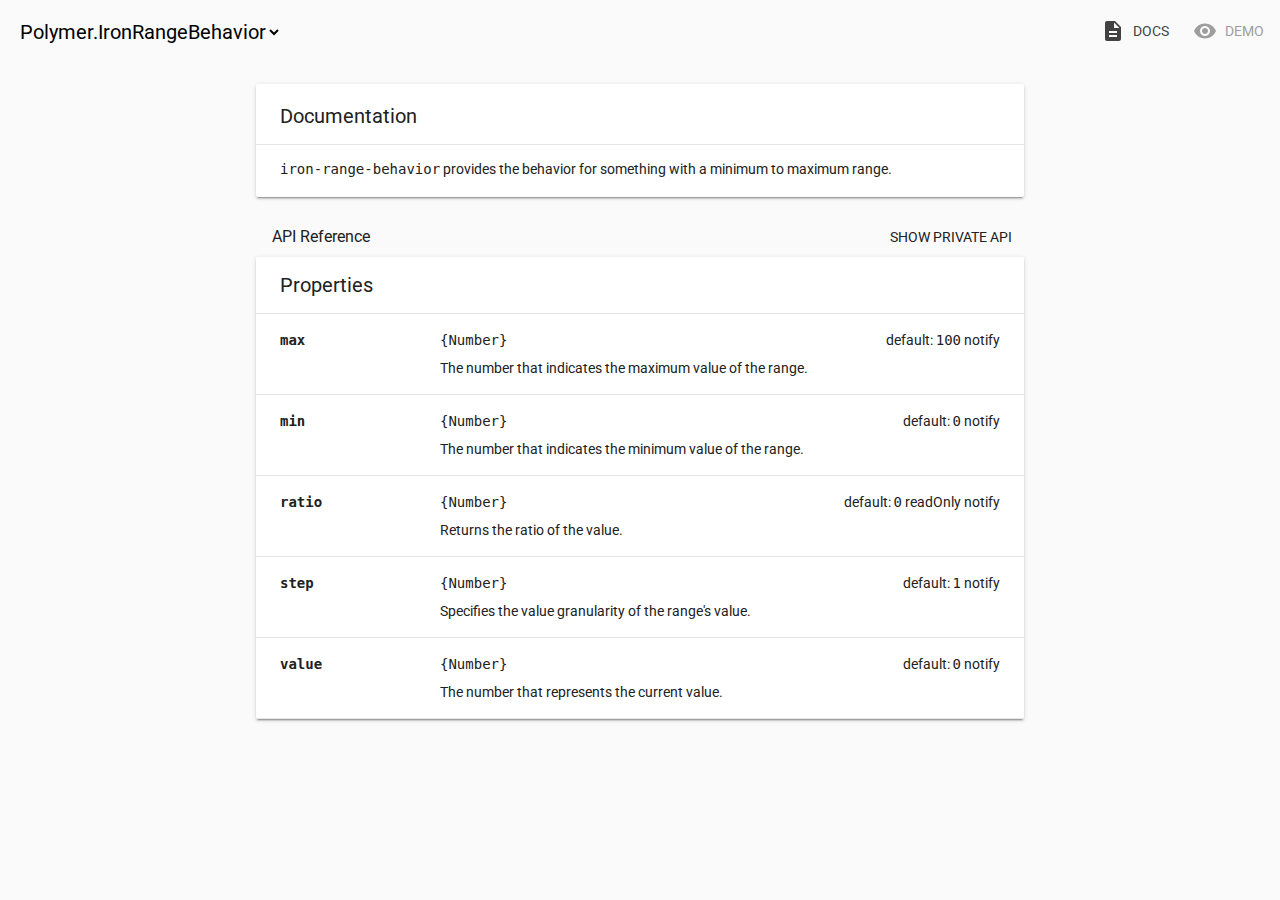
==== war/bower_components/iron-range-behavior/index.html @ 9fa433b0 "Updated to Polymer 1.0 and App Engine 1.9.21" ====
<!doctype html>
<!--
@license
Copyright (c) 2015 The Polymer Project Authors. All rights reserved.
This code may only be used under the BSD style license found at http://polymer.github.io/LICENSE
The complete set of authors may be found at http://polymer.github.io/AUTHORS
The complete set of contributors may be found at http://polymer.github.io/CONTRIBUTORS
Code distributed by Google as part of the polymer project is also
subject to an additional IP rights grant found at http://polymer.github.io/PATENTS
-->
<html>
<head>
  <meta charset="utf-8">
  <meta name="viewport" content="width=device-width, initial-scale=1.0">

  <script src="../webcomponentsjs/webcomponents-lite.js"></script>
  <link rel="import" href="../iron-component-page/iron-component-page.html">
</head>
<body>

  <iron-component-page></iron-component-page>

</body>
</html>
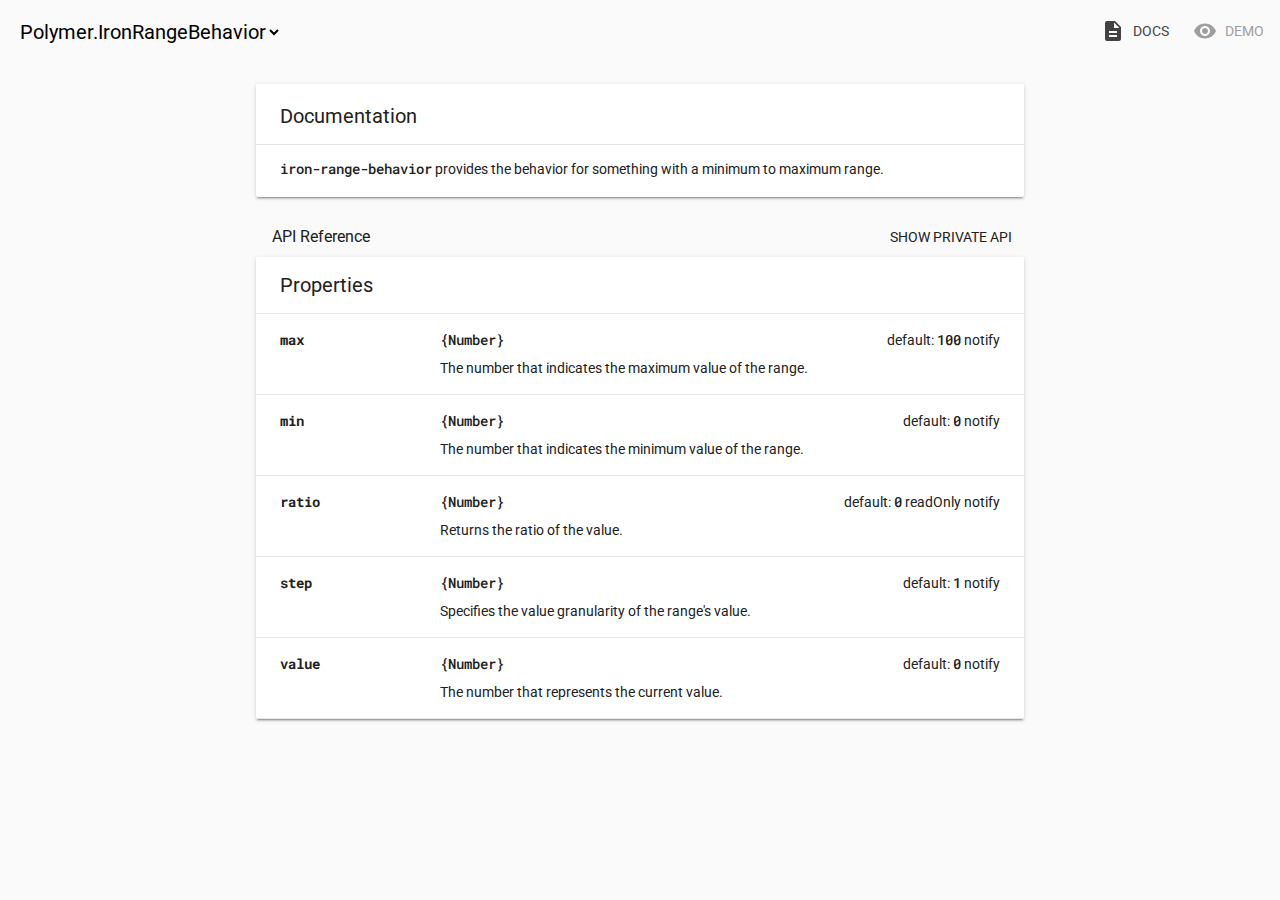
==== commit 823ca8dc: "updated to Polymer 1.1" ====
--- a/war/bower_components/iron-range-behavior/index.html
+++ b/war/bower_components/iron-range-behavior/index.html
@@ -2,11 +2,11 @@
 <!--
 @license
 Copyright (c) 2015 The Polymer Project Authors. All rights reserved.
-This code may only be used under the BSD style license found at http://polymer.github.io/LICENSE
-The complete set of authors may be found at http://polymer.github.io/AUTHORS
-The complete set of contributors may be found at http://polymer.github.io/CONTRIBUTORS
+This code may only be used under the BSD style license found at http://polymer.github.io/LICENSE.txt
+The complete set of authors may be found at http://polymer.github.io/AUTHORS.txt
+The complete set of contributors may be found at http://polymer.github.io/CONTRIBUTORS.txt
 Code distributed by Google as part of the polymer project is also
-subject to an additional IP rights grant found at http://polymer.github.io/PATENTS
+subject to an additional IP rights grant found at http://polymer.github.io/PATENTS.txt
 -->
 <html>
 <head>
